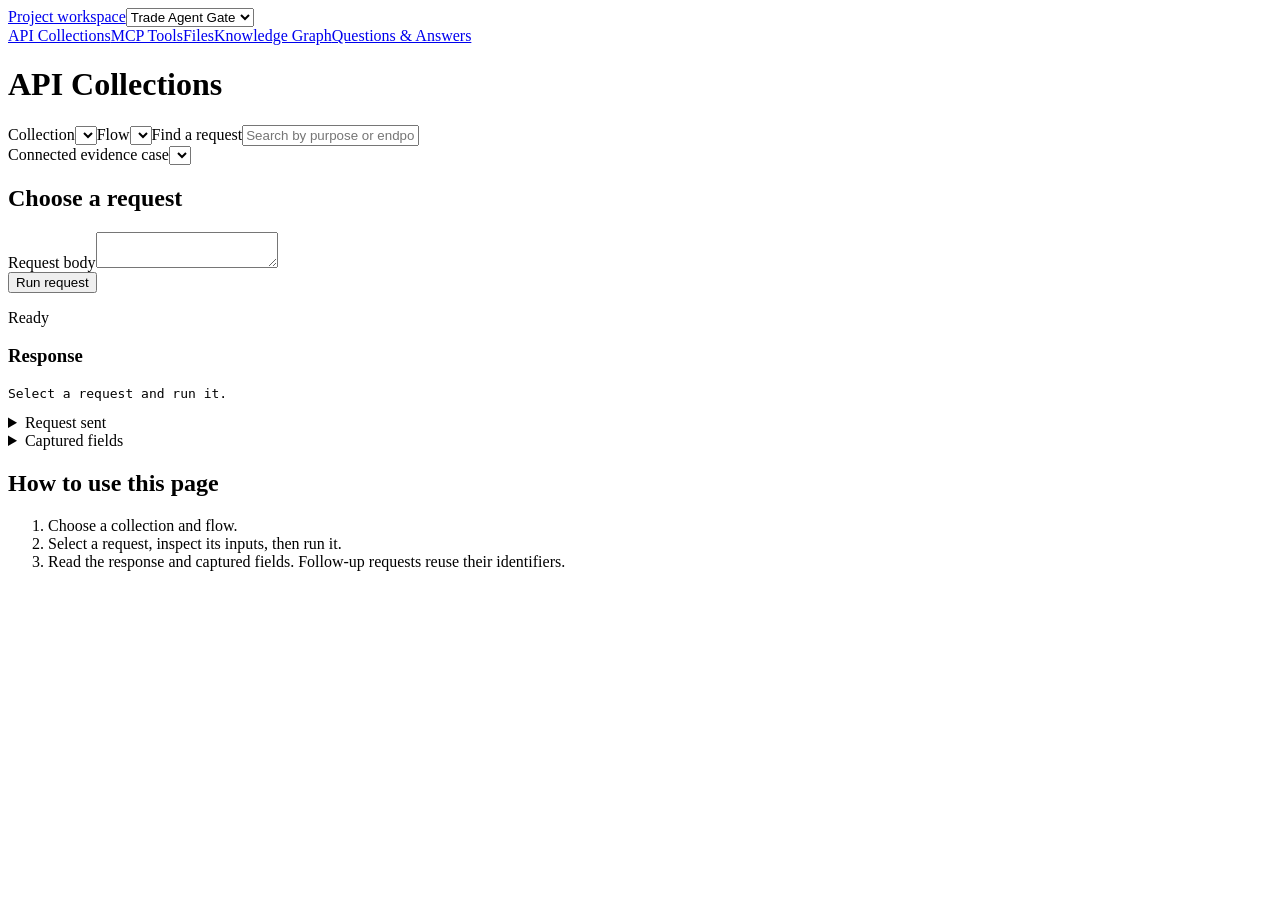
==== docs/project-pages/index.html @ dfb1cfa4 "Publish API and MCP presentation interface" ====
<!doctype html><html lang="en"><head><meta charset="utf-8"><meta name="viewport" content="width=device-width,initial-scale=1"><title>Project workspace</title><link rel="stylesheet" href="/style.css"><script type="module" src="/app.js"></script></head><body><header><a id="brand" href="/collections">Project workspace</a><select id="project" aria-label="Project"><option value="18801">Trade Agent Gate</option><option value="18802">Compliance Rail</option><option value="18803">IAM AI Guard</option><option value="18804">TxPaymentRail</option></select></header><nav aria-label="Workspace pages"><a href="/collections">API Collections</a><a href="/mcp-tools">MCP Tools</a><a href="/files">Files</a><a href="/graph">Knowledge Graph</a><a href="/questions">Questions & Answers</a></nav><main><h1 id="heading">API Collections</h1><p id="intro"></p><div id="tech"></div><section class="filters"><label>Collection<select id="collection"></select></label><label>Flow<select id="flow"></select></label><label>Find a request<input id="search" placeholder="Search by purpose or endpoint"></label></section><section id="scenario-panel"><label>Connected evidence case<select id="scenario"></select></label></section><div class="layout"><aside><div id="requests"></div></aside><article><h2 id="request-name">Choose a request</h2><p id="purpose"></p><div class="endpoint"><b id="method"></b><code id="path"></code></div><label id="question-label" hidden>Question<input id="question" maxlength="240" value="How are sanctions false positives reviewed?"></label><div id="answer-quotes"></div><label id="body-label">Request body<textarea id="body" spellcheck="false"></textarea></label><div id="file-inputs"></div><label id="external-consent" hidden><input type="checkbox" id="consent">Send this query to the selected external provider.</label><button id="run">Run request</button><button id="discover" hidden>Discover tools</button><p id="status" role="status">Ready</p><div id="graph-view"></div><h3>Response</h3><pre id="response">Select a request and run it.</pre><details><summary>Request sent</summary><pre id="sent"></pre></details><details><summary>Captured fields</summary><pre id="variables"></pre></details></article></div><section><h2>How to use this page</h2><ol><li>Choose a collection and flow.</li><li>Select a request, inspect its inputs, then run it.</li><li>Read the response and captured fields. Follow-up requests reuse their identifiers.</li></ol><div id="help"></div></section></main></body></html>
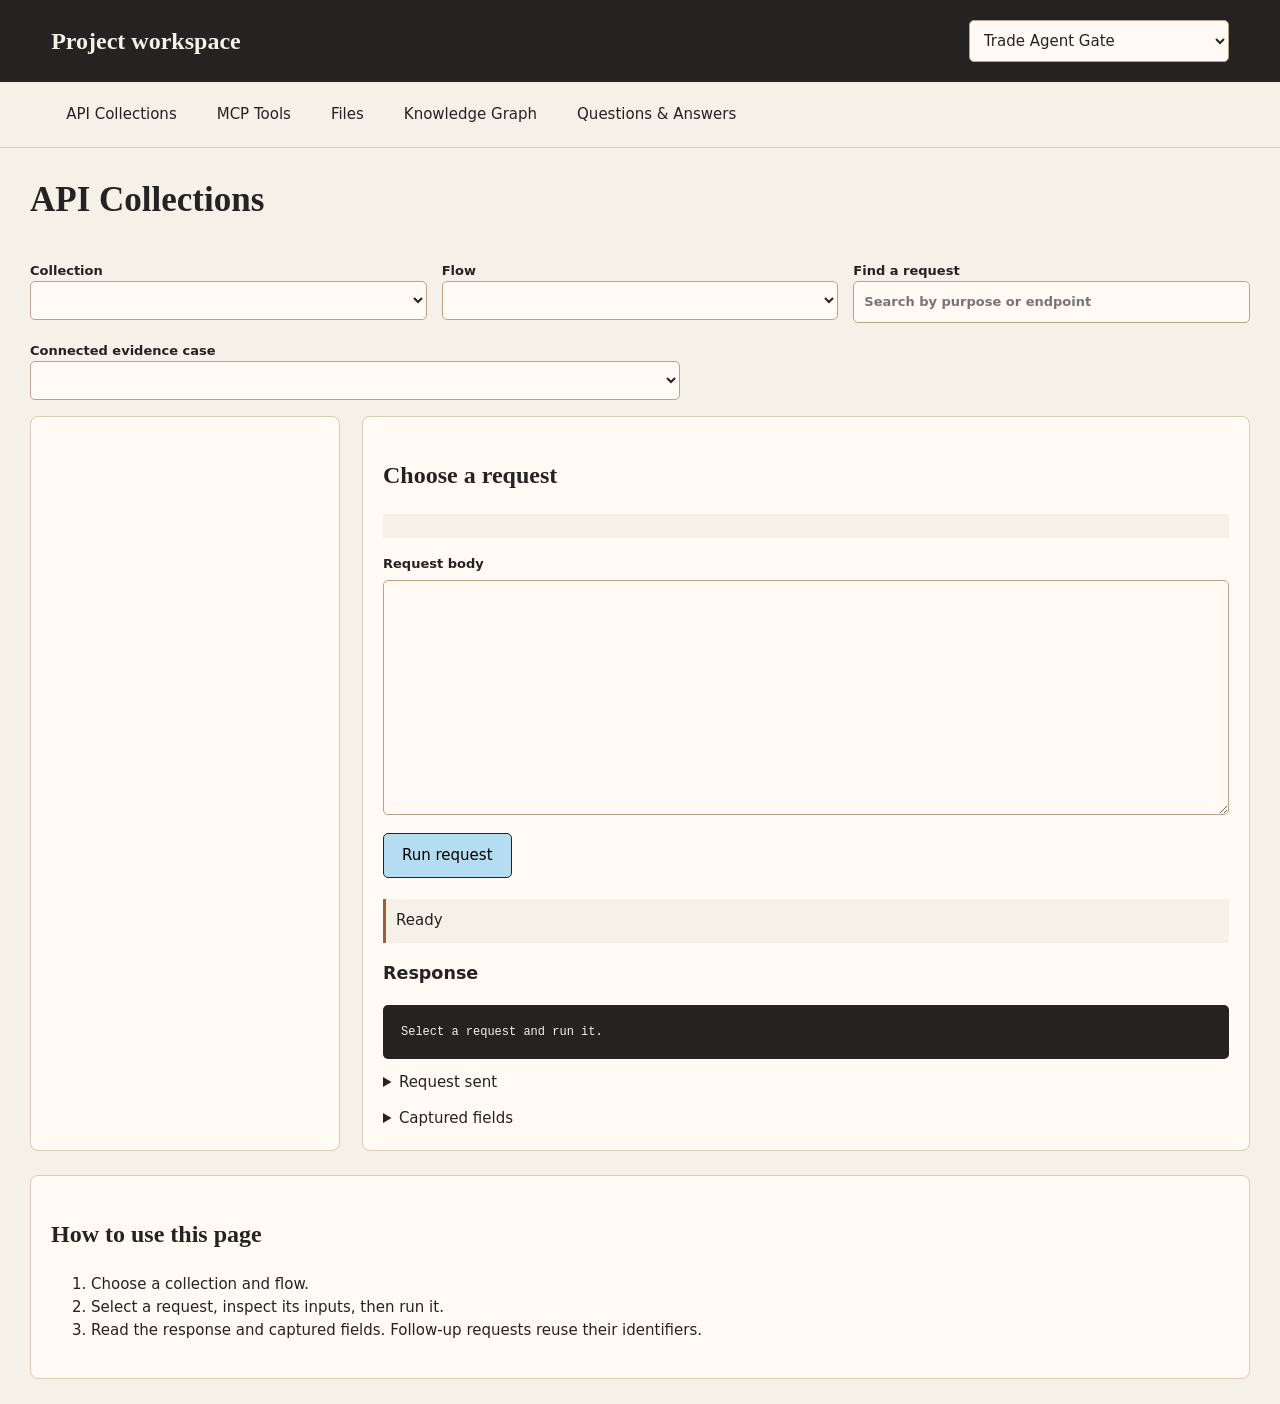
==== commit 769329ea: "Publish API and MCP presentation interface" ====
--- a/docs/project-pages/index.html
+++ b/docs/project-pages/index.html
@@ -1 +1 @@
-<!doctype html><html lang="en"><head><meta charset="utf-8"><meta name="viewport" content="width=device-width,initial-scale=1"><title>Project workspace</title><link rel="stylesheet" href="/style.css"><script type="module" src="/app.js"></script></head><body><header><a id="brand" href="/collections">Project workspace</a><select id="project" aria-label="Project"><option value="18801">Trade Agent Gate</option><option value="18802">Compliance Rail</option><option value="18803">IAM AI Guard</option><option value="18804">TxPaymentRail</option></select></header><nav aria-label="Workspace pages"><a href="/collections">API Collections</a><a href="/mcp-tools">MCP Tools</a><a href="/files">Files</a><a href="/graph">Knowledge Graph</a><a href="/questions">Questions & Answers</a></nav><main><h1 id="heading">API Collections</h1><p id="intro"></p><div id="tech"></div><section class="filters"><label>Collection<select id="collection"></select></label><label>Flow<select id="flow"></select></label><label>Find a request<input id="search" placeholder="Search by purpose or endpoint"></label></section><section id="scenario-panel"><label>Connected evidence case<select id="scenario"></select></label></section><div class="layout"><aside><div id="requests"></div></aside><article><h2 id="request-name">Choose a request</h2><p id="purpose"></p><div class="endpoint"><b id="method"></b><code id="path"></code></div><label id="question-label" hidden>Question<input id="question" maxlength="240" value="How are sanctions false positives reviewed?"></label><div id="answer-quotes"></div><label id="body-label">Request body<textarea id="body" spellcheck="false"></textarea></label><div id="file-inputs"></div><label id="external-consent" hidden><input type="checkbox" id="consent">Send this query to the selected external provider.</label><button id="run">Run request</button><button id="discover" hidden>Discover tools</button><p id="status" role="status">Ready</p><div id="graph-view"></div><h3>Response</h3><pre id="response">Select a request and run it.</pre><details><summary>Request sent</summary><pre id="sent"></pre></details><details><summary>Captured fields</summary><pre id="variables"></pre></details></article></div><section><h2>How to use this page</h2><ol><li>Choose a collection and flow.</li><li>Select a request, inspect its inputs, then run it.</li><li>Read the response and captured fields. Follow-up requests reuse their identifiers.</li></ol><div id="help"></div></section></main></body></html>
+<!doctype html><html lang="en"><head><meta charset="utf-8"><meta name="viewport" content="width=device-width,initial-scale=1"><title>Project workspace</title><link rel="stylesheet" href="./style.css"><script type="module" src="./app.js"></script></head><body><header><a id="brand" href="#/collections">Project workspace</a><select id="project" aria-label="Project"><option value="trade">Trade Agent Gate</option><option value="compliance">Compliance Rail</option><option value="iam">IAM AI Guard</option><option value="payments">TxPaymentRail</option></select></header><nav aria-label="Workspace pages"><a href="#/collections">API Collections</a><a href="#/mcp-tools">MCP Tools</a><a href="#/files">Files</a><a href="#/graph">Knowledge Graph</a><a href="#/questions">Questions & Answers</a></nav><main><h1 id="heading">API Collections</h1><p id="intro"></p><div id="tech"></div><section class="filters"><label>Collection<select id="collection"></select></label><label>Flow<select id="flow"></select></label><label>Find a request<input id="search" placeholder="Search by purpose or endpoint"></label></section><section id="scenario-panel"><label>Connected evidence case<select id="scenario"></select></label></section><div class="layout"><aside><div id="requests"></div></aside><article><h2 id="request-name">Choose a request</h2><p id="purpose"></p><div class="endpoint"><b id="method"></b><code id="path"></code></div><label id="question-label" hidden>Question<input id="question" maxlength="240" value="How are sanctions false positives reviewed?"></label><div id="answer-quotes"></div><label id="body-label">Request body<textarea id="body" spellcheck="false"></textarea></label><div id="file-inputs"></div><label id="external-consent" hidden><input type="checkbox" id="consent">Send this query to the selected external provider.</label><button id="run">Run request</button><button id="discover" hidden>Discover tools</button><p id="status" role="status">Ready</p><div id="graph-view"></div><h3>Response</h3><pre id="response">Select a request and run it.</pre><details><summary>Request sent</summary><pre id="sent"></pre></details><details><summary>Captured fields</summary><pre id="variables"></pre></details></article></div><section><h2>How to use this page</h2><ol><li>Choose a collection and flow.</li><li>Select a request, inspect its inputs, then run it.</li><li>Read the response and captured fields. Follow-up requests reuse their identifiers.</li></ol><div id="help"></div></section></main></body></html>
--- a/docs/project-pages/style.css
+++ b/docs/project-pages/style.css
@@ -0,0 +1,2 @@
+:root{font:15px/1.55 system-ui,sans-serif;color:#252321;background:#f5f0e8}*{box-sizing:border-box}body{margin:0}header{padding:20px 4%;display:flex;gap:24px;align-items:center;background:#252321;color:#f5f0e8}header a{color:inherit;font:700 24px Georgia;text-decoration:none}header select{margin-left:auto;max-width:260px}nav{padding:12px 4%;display:flex;gap:10px;flex-wrap:wrap;border-bottom:1px solid #d7cbbb}nav a{color:#252321;padding:9px 15px;text-decoration:none;border-radius:5px}nav a.active{background:#b5ddf1}main{max-width:1450px;margin:25px auto;padding:0 30px}h1,h2{font-family:Georgia}h1{font-size:35px;margin-bottom:6px}h2{font-size:24px}.tag{display:inline-block;padding:5px 11px;border:1px solid #9a5f3b;border-radius:18px;margin:4px;font-size:12px}label{display:block;font-size:13px;font-weight:600}input,select,textarea{display:block;background:#fffaf3;border:1px solid #b9a28c;border-radius:5px;padding:10px;color:#252321;font:inherit;width:100%}input[type=checkbox]{display:inline;width:auto}textarea{height:235px;font:13px/1.5 monospace;margin:6px 0}.filters{display:grid;grid-template-columns:1fr 1fr 1fr;gap:15px;padding:18px 0}.layout{display:grid;grid-template-columns:310px minmax(0,1fr);gap:22px}aside,article,main>section:last-child{background:#fffaf3;border:1px solid #d7cbbb;border-radius:8px;padding:20px}aside{max-height:800px;overflow:auto}article{min-width:0}.request{display:block;width:100%;text-align:left;border:0;border-bottom:1px solid #e5dcd0;background:transparent;padding:12px 7px;cursor:pointer;color:#252321;font:inherit}.request.selected{background:#b5ddf1;border-radius:5px}.request small{display:block;color:#765039;font-size:11px}.endpoint{display:flex;gap:12px;align-items:center;padding:12px;background:#f5f0e8;margin-bottom:16px;overflow-wrap:anywhere}.endpoint b{color:#9a5f3b}button:not(.request){background:#b5ddf1;border:1px solid #252321;padding:10px 18px;border-radius:5px;cursor:pointer;font:inherit;margin:12px 8px 6px 0}button:disabled{opacity:.5;cursor:wait}pre{padding:18px;background:#252321;color:#f5f0e8;border-radius:5px;max-height:560px;overflow:auto;white-space:pre-wrap;overflow-wrap:anywhere;font:12px/1.55 monospace}details{margin-top:12px}#status{padding:10px;background:#f5f0e8;border-left:3px solid #9a5f3b}#scenario-panel{max-width:650px;padding-bottom:16px}.graph-canvas svg{width:100%;min-height:450px}.graph-answers,.graph-capture{display:none}main>section:last-child{margin:24px 0}#external-consent{padding:10px 0}@media(max-width:850px){.layout{grid-template-columns:1fr}.filters{grid-template-columns:1fr}aside{max-height:280px}main{padding:0 15px}header{flex-wrap:wrap}h1{font-size:28px}}
+[hidden]{display:none!important}
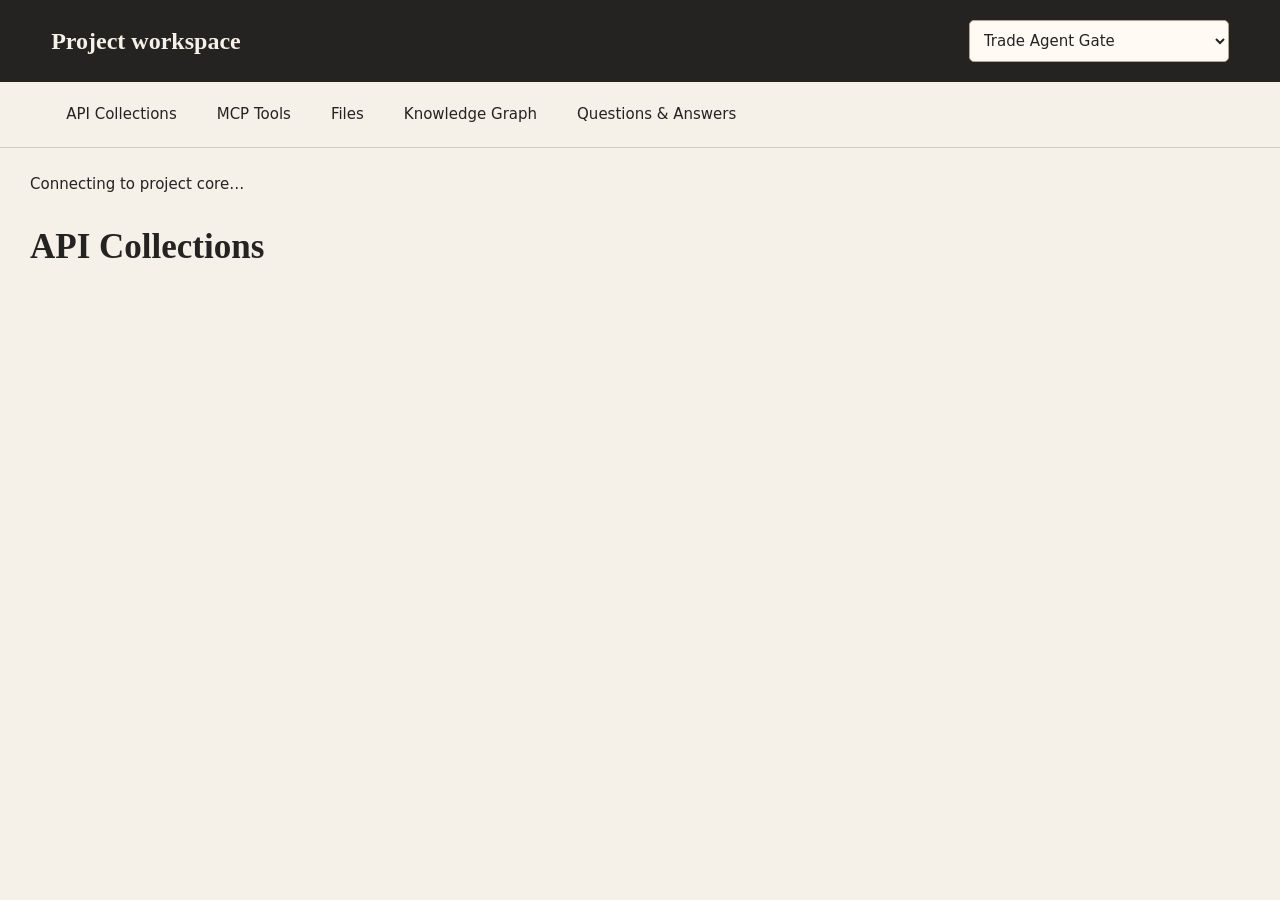
==== commit 310ac29c: "Publish API and MCP presentation interface" ====
--- a/docs/project-pages/index.html
+++ b/docs/project-pages/index.html
@@ -1 +1 @@
-<!doctype html><html lang="en"><head><meta charset="utf-8"><meta name="viewport" content="width=device-width,initial-scale=1"><title>Project workspace</title><link rel="stylesheet" href="./style.css"><script type="module" src="./app.js"></script></head><body><header><a id="brand" href="#/collections">Project workspace</a><select id="project" aria-label="Project"><option value="trade">Trade Agent Gate</option><option value="compliance">Compliance Rail</option><option value="iam">IAM AI Guard</option><option value="payments">TxPaymentRail</option></select></header><nav aria-label="Workspace pages"><a href="#/collections">API Collections</a><a href="#/mcp-tools">MCP Tools</a><a href="#/files">Files</a><a href="#/graph">Knowledge Graph</a><a href="#/questions">Questions & Answers</a></nav><main><h1 id="heading">API Collections</h1><p id="intro"></p><div id="tech"></div><section class="filters"><label>Collection<select id="collection"></select></label><label>Flow<select id="flow"></select></label><label>Find a request<input id="search" placeholder="Search by purpose or endpoint"></label></section><section id="scenario-panel"><label>Connected evidence case<select id="scenario"></select></label></section><div class="layout"><aside><div id="requests"></div></aside><article><h2 id="request-name">Choose a request</h2><p id="purpose"></p><div class="endpoint"><b id="method"></b><code id="path"></code></div><label id="question-label" hidden>Question<input id="question" maxlength="240" value="How are sanctions false positives reviewed?"></label><div id="answer-quotes"></div><label id="body-label">Request body<textarea id="body" spellcheck="false"></textarea></label><div id="file-inputs"></div><label id="external-consent" hidden><input type="checkbox" id="consent">Send this query to the selected external provider.</label><button id="run">Run request</button><button id="discover" hidden>Discover tools</button><p id="status" role="status">Ready</p><div id="graph-view"></div><h3>Response</h3><pre id="response">Select a request and run it.</pre><details><summary>Request sent</summary><pre id="sent"></pre></details><details><summary>Captured fields</summary><pre id="variables"></pre></details></article></div><section><h2>How to use this page</h2><ol><li>Choose a collection and flow.</li><li>Select a request, inspect its inputs, then run it.</li><li>Read the response and captured fields. Follow-up requests reuse their identifiers.</li></ol><div id="help"></div></section></main></body></html>
+<!doctype html><html lang="en"><head><meta charset="utf-8"><meta name="viewport" content="width=device-width,initial-scale=1"><title>Project workspace</title><link rel="stylesheet" href="./style.css"><script type="module" src="./app.js?v=20261102-hosted"></script></head><body><header><a id="brand" href="#/collections">Project workspace</a><select id="project" aria-label="Project"><option value="trade">Trade Agent Gate</option><option value="compliance">Compliance Rail</option><option value="iam">IAM AI Guard</option><option value="payments">TxPaymentRail</option></select></header><nav aria-label="Workspace pages"><a href="#/collections">API Collections</a><a href="#/mcp-tools">MCP Tools</a><a href="#/files">Files</a><a href="#/graph">Knowledge Graph</a><a href="#/questions">Questions & Answers</a></nav><main aria-busy="true"><p id="loading-state" role="status">Connecting to project core…</p><h1 id="heading">API Collections</h1><section id="connection-panel" role="alert" hidden><h2>Core connection required</h2><p id="connection-message"></p><p>Collections, MCP tools, files and evidence are loaded from the project core. They become available when that connection is configured and reachable.</p><button type="button" id="retry-connection">Retry connection</button></section><p id="intro"></p><div id="tech"></div><section class="filters" hidden><label>Collection<select id="collection"></select></label><label>Flow<select id="flow"></select></label><label>Find a request<input id="search" placeholder="Search by purpose or endpoint"></label></section><section id="scenario-panel" hidden><label>Connected evidence case<select id="scenario"></select></label></section><div class="layout" hidden><aside><div id="requests"></div></aside><article><h2 id="request-name">Choose a request</h2><p id="purpose"></p><div class="endpoint"><b id="method"></b><code id="path"></code></div><label id="question-label" hidden>Question<input id="question" maxlength="240" value="How are sanctions false positives reviewed?"></label><div id="answer-quotes"></div><label id="body-label">Request body<textarea id="body" spellcheck="false"></textarea></label><div id="file-inputs"></div><label id="external-consent" hidden><input type="checkbox" id="consent">Send this query to the selected external provider.</label><button id="run">Run request</button><button id="discover" hidden>Discover tools</button><p id="status" role="status">Ready</p><div id="graph-view"></div><h3>Response</h3><pre id="response">Select a request and run it.</pre><details><summary>Request sent</summary><pre id="sent"></pre></details><details><summary>Captured fields</summary><pre id="variables"></pre></details></article></div><section hidden><h2>How to use this page</h2><ol><li>Choose a collection and flow.</li><li>Select a request, inspect its inputs, then run it.</li><li>Read the response and captured fields. Follow-up requests reuse their identifiers.</li></ol><div id="help"></div></section></main></body></html>
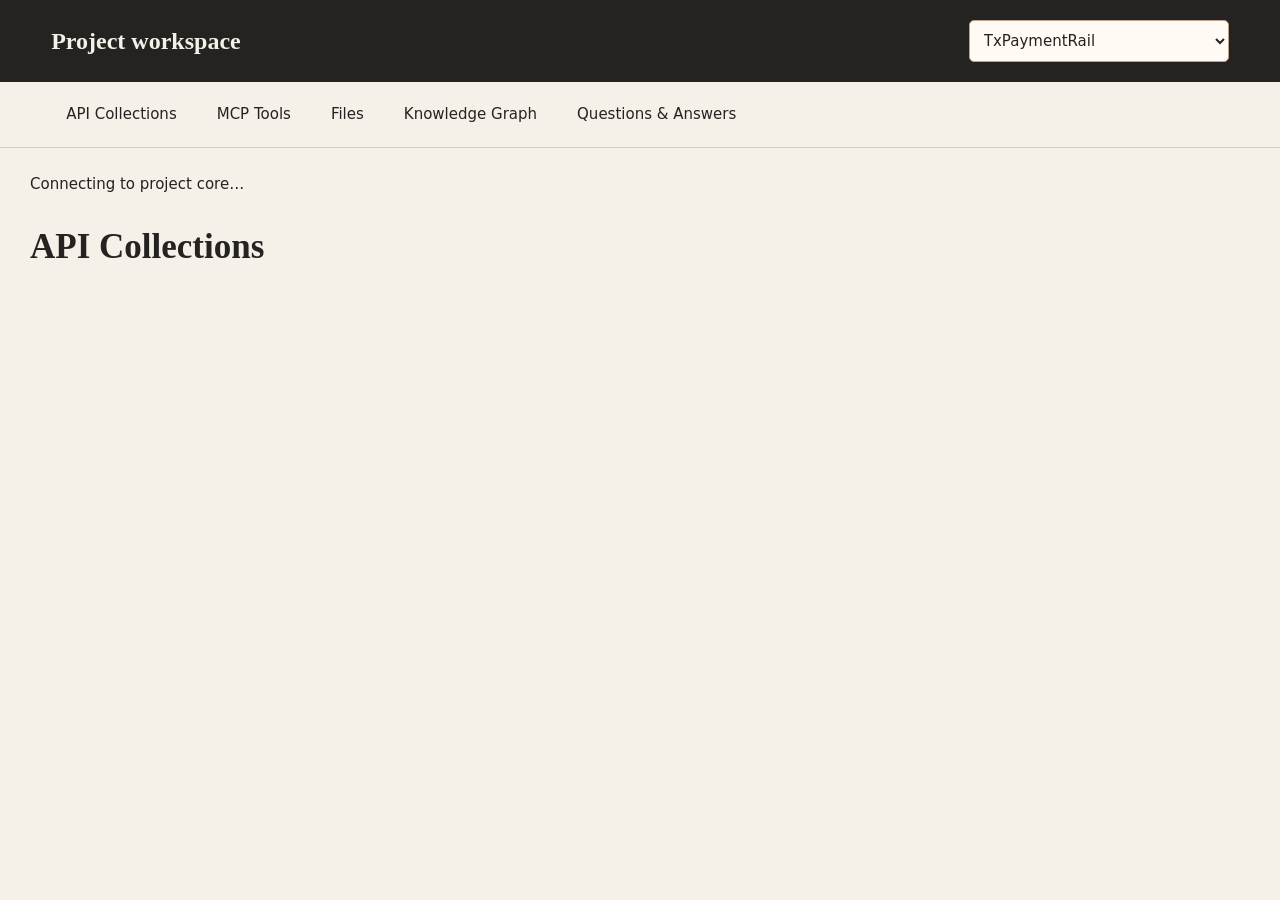
==== commit fc3944cd: "Fix default TxPaymentRail selection, Q&A prompt, and graph-view scoping" ====
--- a/docs/project-pages/index.html
+++ b/docs/project-pages/index.html
@@ -1 +1 @@
-<!doctype html><html lang="en"><head><meta charset="utf-8"><meta name="viewport" content="width=device-width,initial-scale=1"><title>Project workspace</title><link rel="stylesheet" href="./style.css"><script type="module" src="./app.js?v=20261102-hosted"></script></head><body><header><a id="brand" href="#/collections">Project workspace</a><select id="project" aria-label="Project"><option value="trade">Trade Agent Gate</option><option value="compliance">Compliance Rail</option><option value="iam">IAM AI Guard</option><option value="payments">TxPaymentRail</option></select></header><nav aria-label="Workspace pages"><a href="#/collections">API Collections</a><a href="#/mcp-tools">MCP Tools</a><a href="#/files">Files</a><a href="#/graph">Knowledge Graph</a><a href="#/questions">Questions & Answers</a></nav><main aria-busy="true"><p id="loading-state" role="status">Connecting to project core…</p><h1 id="heading">API Collections</h1><section id="connection-panel" role="alert" hidden><h2>Core connection required</h2><p id="connection-message"></p><p>Collections, MCP tools, files and evidence are loaded from the project core. They become available when that connection is configured and reachable.</p><button type="button" id="retry-connection">Retry connection</button></section><p id="intro"></p><div id="tech"></div><section class="filters" hidden><label>Collection<select id="collection"></select></label><label>Flow<select id="flow"></select></label><label>Find a request<input id="search" placeholder="Search by purpose or endpoint"></label></section><section id="scenario-panel" hidden><label>Connected evidence case<select id="scenario"></select></label></section><div class="layout" hidden><aside><div id="requests"></div></aside><article><h2 id="request-name">Choose a request</h2><p id="purpose"></p><div class="endpoint"><b id="method"></b><code id="path"></code></div><label id="question-label" hidden>Question<input id="question" maxlength="240" value="How are sanctions false positives reviewed?"></label><div id="answer-quotes"></div><label id="body-label">Request body<textarea id="body" spellcheck="false"></textarea></label><div id="file-inputs"></div><label id="external-consent" hidden><input type="checkbox" id="consent">Send this query to the selected external provider.</label><button id="run">Run request</button><button id="discover" hidden>Discover tools</button><p id="status" role="status">Ready</p><div id="graph-view"></div><h3>Response</h3><pre id="response">Select a request and run it.</pre><details><summary>Request sent</summary><pre id="sent"></pre></details><details><summary>Captured fields</summary><pre id="variables"></pre></details></article></div><section hidden><h2>How to use this page</h2><ol><li>Choose a collection and flow.</li><li>Select a request, inspect its inputs, then run it.</li><li>Read the response and captured fields. Follow-up requests reuse their identifiers.</li></ol><div id="help"></div></section></main></body></html>
+<!doctype html><html lang="en"><head><meta charset="utf-8"><meta name="viewport" content="width=device-width,initial-scale=1"><title>Project workspace</title><link rel="stylesheet" href="./style.css"><script type="module" src="./app.js?v=20261102-hosted"></script></head><body><header><a id="brand" href="#/collections">Project workspace</a><select id="project" aria-label="Project"><option value="trade">Trade Agent Gate</option><option value="compliance">Compliance Rail</option><option value="iam">IAM AI Guard</option><option value="payments" selected>TxPaymentRail</option></select></header><nav aria-label="Workspace pages"><a href="#/collections">API Collections</a><a href="#/mcp-tools">MCP Tools</a><a href="#/files">Files</a><a href="#/graph">Knowledge Graph</a><a href="#/questions">Questions & Answers</a></nav><main aria-busy="true"><p id="loading-state" role="status">Connecting to project core…</p><h1 id="heading">API Collections</h1><section id="connection-panel" role="alert" hidden><h2>Core connection required</h2><p id="connection-message"></p><p>Collections, MCP tools, files and evidence are loaded from the project core. They become available when that connection is configured and reachable.</p><button type="button" id="retry-connection">Retry connection</button></section><p id="intro"></p><div id="tech"></div><section class="filters" hidden><label>Collection<select id="collection"></select></label><label>Flow<select id="flow"></select></label><label>Find a request<input id="search" placeholder="Search by purpose or endpoint"></label></section><section id="scenario-panel" hidden><label>Connected evidence case<select id="scenario"></select></label></section><div class="layout" hidden><aside><div id="requests"></div></aside><article><h2 id="request-name">Choose a request</h2><p id="purpose"></p><div class="endpoint"><b id="method"></b><code id="path"></code></div><label id="question-label" hidden>Question<input id="question" maxlength="240" value="What are the mandatory CBPR+ pacs.008 and MT103 validation fields?"></label><div id="answer-quotes"></div><label id="body-label">Request body<textarea id="body" spellcheck="false"></textarea></label><div id="file-inputs"></div><label id="external-consent" hidden><input type="checkbox" id="consent">Send this query to the selected external provider.</label><button id="run">Run request</button><button id="discover" hidden>Discover tools</button><p id="status" role="status">Ready</p><div id="graph-view" hidden></div><h3>Response</h3><pre id="response">Select a request and run it.</pre><details><summary>Request sent</summary><pre id="sent"></pre></details><details><summary>Captured fields</summary><pre id="variables"></pre></details></article></div><section hidden><h2>How to use this page</h2><ol><li>Choose a collection and flow.</li><li>Select a request, inspect its inputs, then run it.</li><li>Read the response and captured fields. Follow-up requests reuse their identifiers.</li></ol><div id="help"></div></section></main></body></html>
